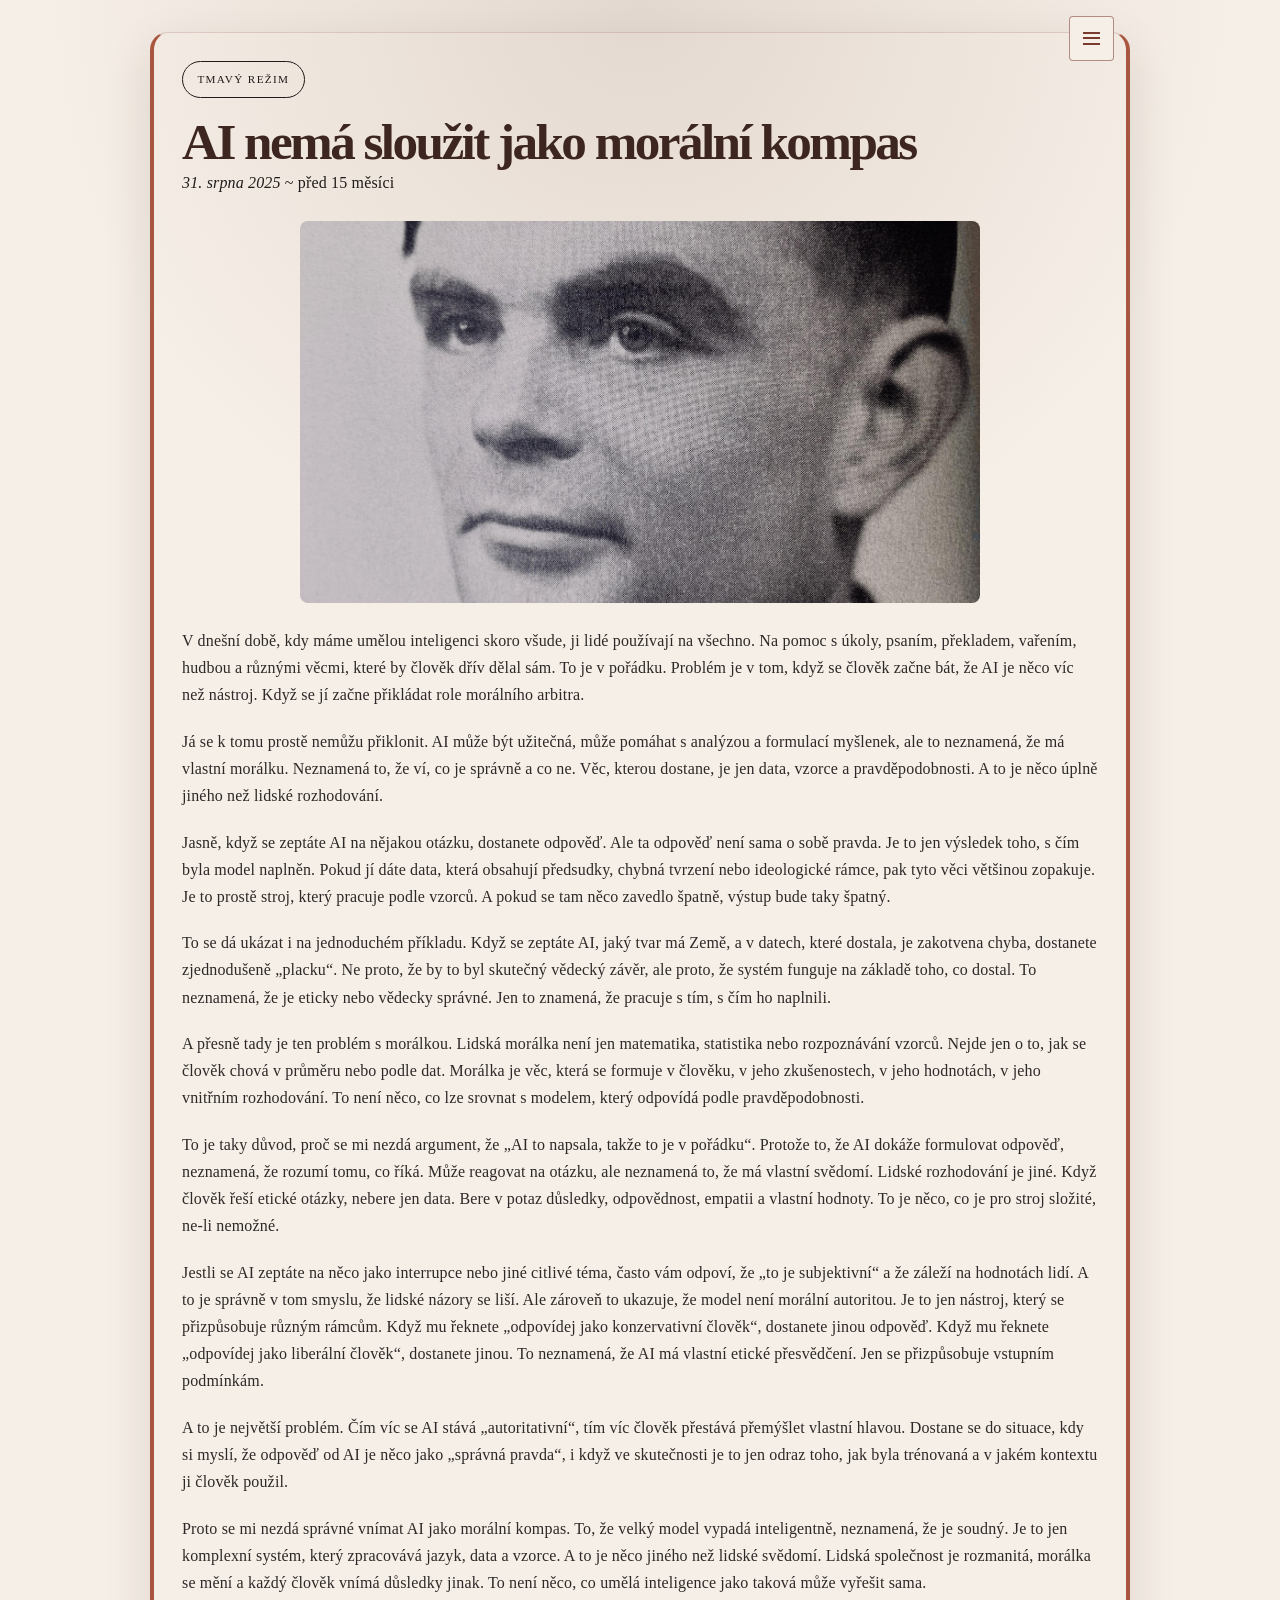
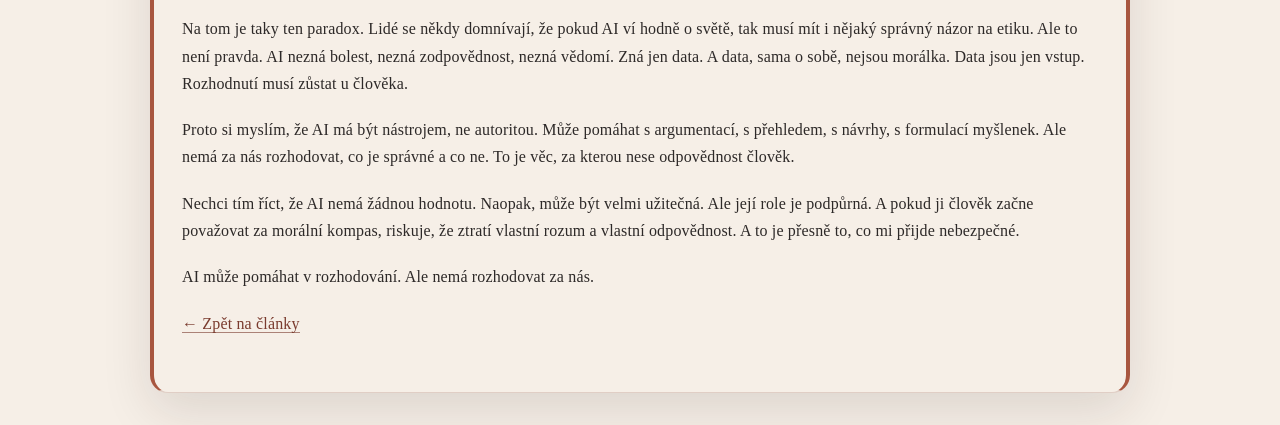
==== pages/clanky/AI_nema_slouzit_jako_moralni_nazor.html @ 341d4789 "První verze webu" ====
<!DOCTYPE html>
<html lang="cs">
<head>
  <meta charset="UTF-8">
  <meta name="viewport" content="width=device-width, initial-scale=1">
  <title>AI nemá sloužit jako morální kompas – Články – Svět podle Sammy</title>
  <link rel="stylesheet" href="../../assets/css/styles.css">
  <script src="../../assets/js/script.js" defer></script>
</head>
<body>
  <button type="button" class="theme-toggle" onclick="myFunction()">Světlý režim</button>

  <button class="site-nav-toggle" type="button" aria-label="Otevřít navigaci" aria-controls="site-nav" aria-expanded="false"><span class="site-nav-icon" aria-hidden="true"></span></button>
  <dialog class="site-nav-drawer" id="site-nav" aria-label="Hlavní navigace">
    <div class="site-nav-heading">
      <span>Navigace</span>
      <button class="site-nav-close" type="button" aria-label="Zavřít navigaci">×</button>
    </div>
  <nav class="site-nav" aria-label="Hlavní navigace">
    <ul>
      <li><a href="../../index.html">Úvod</a></li>
      <li><a href="../clanky.html">Články</a></li>
      <li><a href="../kontakt.html">Kontakt</a></li>
      <li><a href="../o-mne.html">O mně</a></li>
      <li><a href="../projekty.html">Projekty</a></li>
      <li><a href="../fotky.html">Fotky</a></li>
      <li><a href="../knihovna.html">Knihovna</a></li>
    </ul>
  </nav>
  </dialog>
  <header>
    <h1>AI nemá sloužit jako morální kompas</h1>
    <p class="article-meta"><em><time datetime="2025-08-31" data-publication-date></time></em> ~ <span data-article-age></span></p>
  </header>

  <main class="article-page">
    <figure class="article-hero">
      <img src="../../assets/images/articles/Turing.jpg" alt="Portrét Alana Turinga">
    </figure>
    <article>
      <p>V dnešní době, kdy máme umělou inteligenci skoro všude, ji lidé používají na všechno. Na pomoc s úkoly, psaním, překladem, vařením, hudbou a různými věcmi, které by člověk dřív dělal sám. To je v pořádku. Problém je v tom, když se člověk začne bát, že AI je něco víc než nástroj. Když se jí začne přikládat role morálního arbitra.</p>

      <p>Já se k tomu prostě nemůžu přiklonit. AI může být užitečná, může pomáhat s analýzou a formulací myšlenek, ale to neznamená, že má vlastní morálku. Neznamená to, že ví, co je správně a co ne. Věc, kterou dostane, je jen data, vzorce a pravděpodobnosti. A to je něco úplně jiného než lidské rozhodování.</p>

      <p>Jasně, když se zeptáte AI na nějakou otázku, dostanete odpověď. Ale ta odpověď není sama o sobě pravda. Je to jen výsledek toho, s čím byla model naplněn. Pokud jí dáte data, která obsahují předsudky, chybná tvrzení nebo ideologické rámce, pak tyto věci většinou zopakuje. Je to prostě stroj, který pracuje podle vzorců. A pokud se tam něco zavedlo špatně, výstup bude taky špatný.</p>

      <p>To se dá ukázat i na jednoduchém příkladu. Když se zeptáte AI, jaký tvar má Země, a v datech, které dostala, je zakotvena chyba, dostanete zjednodušeně „placku“. Ne proto, že by to byl skutečný vědecký závěr, ale proto, že systém funguje na základě toho, co dostal. To neznamená, že je eticky nebo vědecky správné. Jen to znamená, že pracuje s tím, s čím ho naplnili.</p>

      <p>A přesně tady je ten problém s morálkou. Lidská morálka není jen matematika, statistika nebo rozpoznávání vzorců. Nejde jen o to, jak se člověk chová v průměru nebo podle dat. Morálka je věc, která se formuje v člověku, v jeho zkušenostech, v jeho hodnotách, v jeho vnitřním rozhodování. To není něco, co lze srovnat s modelem, který odpovídá podle pravděpodobnosti.</p>

      <p>To je taky důvod, proč se mi nezdá argument, že „AI to napsala, takže to je v pořádku“. Protože to, že AI dokáže formulovat odpověď, neznamená, že rozumí tomu, co říká. Může reagovat na otázku, ale neznamená to, že má vlastní svědomí. Lidské rozhodování je jiné. Když člověk řeší etické otázky, nebere jen data. Bere v potaz důsledky, odpovědnost, empatii a vlastní hodnoty. To je něco, co je pro stroj složité, ne-li nemožné.</p>

      <p>Jestli se AI zeptáte na něco jako interrupce nebo jiné citlivé téma, často vám odpoví, že „to je subjektivní“ a že záleží na hodnotách lidí. A to je správně v tom smyslu, že lidské názory se liší. Ale zároveň to ukazuje, že model není morální autoritou. Je to jen nástroj, který se přizpůsobuje různým rámcům. Když mu řeknete „odpovídej jako konzervativní člověk“, dostanete jinou odpověď. Když mu řeknete „odpovídej jako liberální člověk“, dostanete jinou. To neznamená, že AI má vlastní etické přesvědčení. Jen se přizpůsobuje vstupním podmínkám.</p>

      <p>A to je největší problém. Čím víc se AI stává „autoritativní“, tím víc člověk přestává přemýšlet vlastní hlavou. Dostane se do situace, kdy si myslí, že odpověď od AI je něco jako „správná pravda“, i když ve skutečnosti je to jen odraz toho, jak byla trénovaná a v jakém kontextu ji člověk použil.</p>

      <p>Proto se mi nezdá správné vnímat AI jako morální kompas. To, že velký model vypadá inteligentně, neznamená, že je soudný. Je to jen komplexní systém, který zpracovává jazyk, data a vzorce. A to je něco jiného než lidské svědomí. Lidská společnost je rozmanitá, morálka se mění a každý člověk vnímá důsledky jinak. To není něco, co umělá inteligence jako taková může vyřešit sama.</p>

      <p>Na tom je taky ten paradox. Lidé se někdy domnívají, že pokud AI ví hodně o světě, tak musí mít i nějaký správný názor na etiku. Ale to není pravda. AI nezná bolest, nezná zodpovědnost, nezná vědomí. Zná jen data. A data, sama o sobě, nejsou morálka. Data jsou jen vstup. Rozhodnutí musí zůstat u člověka.</p>

      <p>Proto si myslím, že AI má být nástrojem, ne autoritou. Může pomáhat s argumentací, s přehledem, s návrhy, s formulací myšlenek. Ale nemá za nás rozhodovat, co je správné a co ne. To je věc, za kterou nese odpovědnost člověk.</p>

      <p>Nechci tím říct, že AI nemá žádnou hodnotu. Naopak, může být velmi užitečná. Ale její role je podpůrná. A pokud ji člověk začne považovat za morální kompas, riskuje, že ztratí vlastní rozum a vlastní odpovědnost. A to je přesně to, co mi přijde nebezpečné.</p>

      <p>AI může pomáhat v rozhodování. Ale nemá rozhodovat za nás.</p>
    </article>

    <p><a href="../clanky.html">← Zpět na články</a></p>
  </main>
</body>
</html>
---- assets/css/styles.css ----
* {
  box-sizing: border-box;
}

html {
  scroll-behavior: smooth;
}

body {
  font-family: Georgia, "Times New Roman", serif;
  max-width: 980px;
  margin: 32px auto;
  padding: 28px 28px 36px;
  background: radial-gradient(circle at top, rgba(244, 178, 107, 0.12), transparent 32%), #171412;
  color: #f5f0e6;
  line-height: 1.7;
  letter-spacing: 0.01em;
  border: 1px solid rgba(244, 178, 107, 0.22);
  border-left: 4px solid #d47a4d;
  border-right: 4px solid #d47a4d;
  border-radius: 18px;
  box-shadow: 0 20px 50px rgba(0, 0, 0, 0.24);
  transition: background 0.25s ease, color 0.25s ease, border-color 0.25s ease, box-shadow 0.25s ease;
}

main,
.article-page {
  max-width: 920px;
}

main {
  font-size: 1rem;
}

.article-page {
  max-width: 920px;
}

.article-page h3 {
  font-size: 0.85rem;
  letter-spacing: 0.12em;
  text-transform: uppercase;
  color: #f4b26b;
  margin: 1.5rem 0 0.6rem;
}

.article-page blockquote {
  margin: 1.3rem 0;
  padding: 0.9rem 1rem 0.9rem 1.15rem;
  border-left: 3px solid rgba(244, 178, 107, 0.8);
  background: rgba(255, 255, 255, 0.02);
  color: rgba(245, 240, 230, 0.92);
  border-radius: 0 10px 10px 0;
}

.article-page table {
  width: 100%;
  border-collapse: collapse;
  margin: 0.9rem 0 1.2rem;
  font-size: 0.96rem;
  background: rgba(255, 255, 255, 0.015);
  border: 1px solid rgba(244, 178, 107, 0.16);
  border-radius: 12px;
  overflow: hidden;
}

.article-page th,
.article-page td {
  padding: 0.72rem 0.8rem;
  border-bottom: 1px solid rgba(244, 178, 107, 0.18);
  text-align: left;
  vertical-align: top;
}

.article-page tr:last-child td {
  border-bottom: none;
}

.article-page th {
  color: #f4b26b;
  text-transform: uppercase;
  letter-spacing: 0.09em;
  font-size: 0.73rem;
}

.article-page pre,
.article-page code {
  font-family: "SFMono-Regular", Consolas, "Liberation Mono", Menlo, monospace;
}

.article-page pre {
  white-space: pre-wrap;
  word-break: break-word;
}

.article-page ul,
.article-page ol {
  padding-left: 1.4rem;
  margin: 0.8rem 0 1.2rem;
}

.article-page img {
  max-width: 100%;
  height: auto;
  border-radius: 12px;
}

.article-hero {
  max-width: 680px;
  margin: 1.5rem auto;
}

.article-hero img {
  display: block;
  width: 100%;
  aspect-ratio: 16 / 9;
  object-fit: cover;
  border-radius: 8px;
}

.project-list {
  display: grid;
  gap: 1.1rem;
  margin-top: 1.2rem;
}

.project-item {
  padding: 1rem 0 1.25rem;
  border-bottom: 1px solid rgba(244, 178, 107, 0.2);
}

.article-item {
  display: grid;
  grid-template-columns: minmax(0, 1fr) minmax(180px, 34%);
  align-items: center;
  column-gap: 1.25rem;
}

.article-cover-link {
  grid-column: 2;
  grid-row: 1 / 3;
  display: block;
  overflow: hidden;
  border: 1px solid rgba(244, 178, 107, 0.2);
  border-radius: 6px;
}

.article-cover {
  display: block;
  width: 100%;
  aspect-ratio: 1.91 / 1;
  object-fit: cover;
  transition: transform 0.25s ease;
}

.article-cover-link:hover .article-cover,
.article-cover-link:focus-visible .article-cover {
  transform: scale(1.035);
}

.project-link {
  display: inline-block;
  font-size: 1.3rem;
  font-weight: 700;
  letter-spacing: -0.02em;
  color: #f4b26b;
  margin-bottom: 0.4rem;
  text-decoration: none;
  transition: color 0.2s ease;
}

.project-link:hover,
.project-link:focus-visible,
article a:hover,
article a:focus-visible,
a:hover,
a:focus-visible {
  color: #ffd8aa;
}

.project-item p {
  margin: 0;
  font-size: 0.95rem;
  line-height: 1.7;
  color: rgba(245, 240, 230, 0.82);
}

.book-search-label {
  display: block;
  margin: 1.5rem 0 0.35rem;
  color: #f4b26b;
  font-size: 0.85rem;
}

.book-collections {
  display: flex;
  flex-wrap: wrap;
  gap: 0;
  width: fit-content;
  margin: 1.5rem 0 1rem;
  border-bottom: 1px solid rgba(244, 178, 107, 0.35);
}

.book-collection-tab {
  padding: 0.65rem 0.9rem;
  border: 0;
  border-bottom: 2px solid transparent;
  background: transparent;
  color: rgba(245, 240, 230, 0.72);
  font: inherit;
  cursor: pointer;
}

.book-collection-tab:hover,
.book-collection-tab:focus-visible,
.book-collection-tab.is-active {
  color: #f4b26b;
}

.book-collection-tab.is-active {
  border-bottom-color: #d47a4d;
}

.book-collection-title {
  margin: 0.6rem 0 0.2rem;
  font-size: 1.25rem;
  letter-spacing: 0;
  text-transform: none;
}

.book-search {
  width: min(100%, 34rem);
  padding: 0.7rem 0.8rem;
  border: 1px solid rgba(244, 178, 107, 0.42);
  border-radius: 5px;
  background: rgba(255, 255, 255, 0.035);
  color: inherit;
  font: inherit;
}

.book-genre-select {
  display: block;
  width: min(100%, 34rem);
  padding: 0.7rem 2.2rem 0.7rem 0.8rem;
  border: 1px solid rgba(244, 178, 107, 0.42);
  border-radius: 5px;
  background: #211b18;
  color: inherit;
  font: inherit;
}

.book-genre-select:focus-visible {
  outline: 2px solid #f4b26b;
  outline-offset: 2px;
}

.book-search:focus-visible {
  outline: 2px solid #f4b26b;
  outline-offset: 2px;
}

.book-count {
  margin: 0.45rem 0 1rem;
  font-size: 0.85rem;
  color: rgba(245, 240, 230, 0.72);
}

.book-catalogue {
  column-count: 2;
  column-gap: 2rem;
  margin: 1rem 0 2rem;
}

.book-author {
  display: inline-block;
  width: 100%;
  min-width: 0;
  margin: 0 0 1rem;
  border-bottom: 1px solid rgba(244, 178, 107, 0.2);
  break-inside: avoid;
}

.book-author h2 {
  margin: 0 0 0.45rem;
  font-size: 1rem;
  letter-spacing: 0;
  text-transform: none;
}

.book-list {
  list-style: none;
  margin: 0;
  padding: 0 0 0.65rem;
}

.book-list a {
  display: block;
  padding: 0.28rem 0;
  text-decoration-thickness: 1px;
  text-underline-offset: 0.18em;
}

.book-detail-top {
  display: grid;
  grid-template-columns: minmax(160px, 240px) minmax(0, 1fr);
  align-items: start;
  gap: 2rem;
  margin: 1.5rem 0 2rem;
}

.book-cover-frame {
  width: 100%;
  aspect-ratio: 2 / 3;
  margin: 0;
  overflow: hidden;
  border: 1px dashed rgba(244, 178, 107, 0.45);
  border-radius: 6px;
  background: rgba(255, 255, 255, 0.025);
}

.book-cover-frame img {
  display: block;
  width: 100%;
  height: 100%;
  object-fit: cover;
}

.book-cover-empty {
  display: grid;
  width: 100%;
  height: 100%;
  place-items: center;
  padding: 1rem;
  color: rgba(245, 240, 230, 0.7);
  text-align: center;
  font-size: 0.9rem;
}

.book-author-name {
  margin: 0;
  color: rgba(245, 240, 230, 0.75);
  font-size: 1.15rem;
}

.book-detail-info {
  min-width: 0;
}

.book-review {
  margin: 1.5rem 0 0;
}

.book-review h2 {
  margin-top: 0;
}

.book-review-empty {
  color: rgba(245, 240, 230, 0.7);
  font-style: italic;
}

.project-intro,
.project-section {
  margin-bottom: 1.8rem;
  padding: 1.1rem 1.2rem;
  background: rgba(255, 255, 255, 0.02);
  border: 1px solid rgba(244, 178, 107, 0.13);
  border-radius: 14px;
}

.project-art,
.project-section pre {
  margin: 0.8rem 0 1rem;
  padding: 0.9rem 1rem;
  background: rgba(255, 255, 255, 0.025);
  border: 1px solid rgba(244, 178, 107, 0.18);
  overflow-x: auto;
  white-space: pre-wrap;
  word-break: break-word;
  border-radius: 10px;
}

.project-badges {
  display: flex;
  flex-wrap: wrap;
  gap: 0.5rem;
  margin: 0.8rem 0 1rem;
}

.project-badges img {
  display: block;
  border-radius: 6px;
}

.project-section h2 {
  margin-top: 0;
}

.article-page .math-display mjx-container[display="true"] {
  max-width: 100%;
  overflow-x: auto;
  overflow-y: hidden;
  margin: 1rem 0;
  padding: 0.85rem 1rem;
  border-left: 2px solid rgba(244, 178, 107, 0.65);
  background: rgba(255, 255, 255, 0.025);
  text-align: center !important;
}

.project-detail header {
  margin-bottom: 0.5rem;
  padding-bottom: 0.8rem;
  border-bottom: 1px solid rgba(244, 178, 107, 0.28);
}

.project-detail header blockquote {
  max-width: 54rem;
  margin: 1rem 0 0;
  background: transparent;
  font-size: 1.05rem;
}

.project-detail .project-intro,
.project-detail .project-section {
  margin: 0;
  padding: 1.35rem 0;
  border: 0;
  border-bottom: 1px solid rgba(244, 178, 107, 0.18);
  border-radius: 0;
  background: transparent;
}

.project-detail .project-intro {
  padding-top: 0.65rem;
}

.project-detail .project-section h2 {
  margin: 0 0 0.85rem;
  font-size: 1.05rem;
  letter-spacing: 0.035em;
  text-transform: none;
}

.project-detail .project-section h3 {
  font-size: 0.78rem;
  letter-spacing: 0.09em;
}

.project-meta {
  display: grid;
  grid-template-columns: repeat(3, minmax(0, 1fr));
  margin: 0.5rem 0 0.9rem;
  border-top: 1px solid rgba(244, 178, 107, 0.25);
  border-bottom: 1px solid rgba(244, 178, 107, 0.25);
}

.project-meta > div {
  min-width: 0;
  padding: 0.7rem 0.85rem 0.7rem 0;
}

.project-meta > div + div {
  padding-left: 0.85rem;
  border-left: 1px solid rgba(244, 178, 107, 0.18);
}

.project-meta dt {
  margin-bottom: 0.18rem;
  color: rgba(245, 240, 230, 0.6);
  font-size: 0.68rem;
  letter-spacing: 0.1em;
  text-transform: uppercase;
}

.project-meta dd {
  margin: 0;
  color: #f8d3a2;
  font-size: 0.92rem;
}

.project-detail .project-section pre {
  background: #11100f;
  border: 1px solid rgba(244, 178, 107, 0.2);
  border-left: 2px solid #d47a4d;
  border-radius: 4px;
  color: #f5f0e6;
}

.project-figure {
  margin: 1rem 0 1.5rem;
}

.project-figure img {
  display: block;
  width: 100%;
  border: 1px solid rgba(244, 178, 107, 0.24);
  border-radius: 4px;
}

.project-figure figcaption {
  margin-top: 0.45rem;
  color: rgba(245, 240, 230, 0.66);
  font-size: 0.82rem;
}

.white-mode.project-detail header {
  border-bottom-color: rgba(122, 59, 46, 0.3);
}

.white-mode.project-detail .project-intro,
.white-mode.project-detail .project-section {
  border-bottom-color: rgba(122, 59, 46, 0.2);
  background: transparent;
}

.white-mode.project-detail .project-meta {
  border-color: rgba(122, 59, 46, 0.3);
}

.white-mode.project-detail .project-meta > div + div {
  border-left-color: rgba(122, 59, 46, 0.2);
}

.white-mode.project-detail .project-meta dt {
  color: rgba(31, 27, 26, 0.62);
}

.white-mode.project-detail .project-meta dd {
  color: #3d261f;
}

.white-mode.project-detail .project-section pre {
  background: #282321;
  border-color: rgba(122, 59, 46, 0.38);
  color: #f6efe7;
}

.white-mode.project-detail .project-figure img {
  border-color: rgba(122, 59, 46, 0.24);
}

.white-mode.project-detail .project-figure figcaption {
  color: rgba(31, 27, 26, 0.68);
}

.project-detail header {
  position: relative;
  margin: 0 0 1.2rem;
  padding: 1.3rem 0 1.5rem;
  border-bottom: 1px solid rgba(244, 178, 107, 0.38);
}

.project-detail .project-kicker,
.relativity-project .project-contents-label,
.relativity-project .equation-label {
  margin: 0;
  color: #f4b26b;
  font-size: 0.7rem;
  font-weight: 700;
  letter-spacing: 0.12em;
  text-transform: uppercase;
}

.project-detail header h1 {
  max-width: 17ch;
  margin: 0.7rem 0 0.4rem;
  font-size: clamp(2rem, 4vw, 3.35rem);
  font-weight: 400;
  line-height: 1.12;
}

.project-detail header blockquote {
  max-width: 46rem;
  margin-top: 1rem;
  padding: 0 0 0 1rem;
  border-left: 2px solid #d47a4d;
  color: rgba(245, 240, 230, 0.78);
  font-size: 1.06rem;
}

.relativity-project .project-slug {
  margin: 1rem 0 0;
  color: rgba(245, 240, 230, 0.56);
  font-size: 0.8rem;
}

.relativity-project .project-slug code {
  padding: 0.2rem 0.45rem;
  border: 1px solid rgba(244, 178, 107, 0.2);
  border-radius: 3px;
}

.relativity-project .project-intro-copy {
  max-width: 62ch;
  margin: 0.2rem 0 1rem;
  font-size: 1.06rem;
}

.project-detail .article-page {
  counter-reset: project-section;
}

.project-detail .project-section {
  counter-increment: project-section;
}

.relativity-project .equation-panel {
  margin: 1rem 0 1.3rem;
  padding: 0.9rem 1rem 0.3rem;
  border: 1px solid rgba(244, 178, 107, 0.2);
  border-left: 3px solid #d47a4d;
  background: rgba(255, 255, 255, 0.025);
}

.relativity-project .equation-panel--lead {
  max-width: 42rem;
  margin: 1.2rem auto 1.4rem;
  padding: 1rem 1.2rem 0.45rem;
  text-align: center;
}

.relativity-project .equation-panel .math-display mjx-container[display="true"] {
  margin: 0.45rem 0 0.65rem;
  padding: 0.35rem 0;
  border: 0;
  background: transparent;
}

.relativity-project .project-contents {
  display: flex;
  flex-wrap: wrap;
  align-items: center;
  gap: 0.5rem 1rem;
  padding: 0.9rem 0;
  border-bottom: 1px solid rgba(244, 178, 107, 0.2);
}

.relativity-project .project-contents a {
  padding-right: 1rem;
  border-right: 1px solid rgba(244, 178, 107, 0.22);
  color: rgba(245, 240, 230, 0.78);
  font-size: 0.84rem;
  text-decoration-color: rgba(244, 178, 107, 0.38);
  text-underline-offset: 0.2em;
}

.relativity-project .project-contents a:hover,
.relativity-project .project-contents a:focus-visible {
  color: #ffd8aa;
}

.project-detail .project-section h2::before {
  display: inline-block;
  min-width: 2.6rem;
  margin-right: 0.55rem;
  color: #d47a4d;
  content: counter(project-section, decimal-leading-zero);
  font-family: "SFMono-Regular", Consolas, "Liberation Mono", Menlo, monospace;
  font-size: 0.7rem;
  font-weight: 400;
  letter-spacing: 0.04em;
  vertical-align: 0.18em;
}

.project-detail .project-section h3 {
  margin-top: 1.8rem;
  color: #f8d3a2;
  font-size: 0.88rem;
  letter-spacing: 0.04em;
  text-transform: none;
}

.relativity-project #equations {
  counter-reset: equation;
}

.relativity-project #equations .equation-panel {
  counter-increment: equation;
}

.relativity-project #equations .equation-panel::after {
  display: block;
  margin: -0.3rem 0 0.45rem;
  color: rgba(245, 240, 230, 0.52);
  content: "(" counter(equation) ")";
  font-size: 0.75rem;
  text-align: right;
}

.relativity-project .project-section p {
  max-width: 72ch;
}

.relativity-project .project-section pre {
  max-width: 54rem;
  padding: 1rem 1.1rem;
  line-height: 1.6;
}

.relativity-project .project-section .table-wrapper {
  overflow-x: auto;
}

.white-mode.project-detail header {
  border-bottom-color: rgba(122, 59, 46, 0.3);
}

.white-mode.relativity-project .project-kicker,
.white-mode.relativity-project .project-contents-label,
.white-mode.relativity-project .equation-label {
  color: #8b4a35;
}

.white-mode.project-detail header blockquote {
  color: rgba(31, 27, 26, 0.78);
}

.white-mode.relativity-project .project-slug {
  color: rgba(31, 27, 26, 0.58);
}

.white-mode.relativity-project .equation-panel {
  border-color: rgba(122, 59, 46, 0.2);
  border-left-color: #a95136;
  background: rgba(122, 59, 46, 0.035);
}

.white-mode.relativity-project .project-contents {
  border-bottom-color: rgba(122, 59, 46, 0.2);
}

.white-mode.relativity-project .project-contents a {
  color: rgba(31, 27, 26, 0.78);
}

.white-mode.relativity-project .project-contents a {
  border-right-color: rgba(122, 59, 46, 0.22);
}

.white-mode.project-detail .project-section h2::before {
  color: #a95136;
}

.white-mode.relativity-project .project-section h3 {
  color: #6f3c2d;
}

@media (max-width: 600px) {
  .project-detail header {
    padding-top: 0.8rem;
  }

  .project-detail header h1 {
    font-size: 2.1rem;
  }

  .relativity-project .project-contents {
    align-items: flex-start;
    flex-direction: column;
    gap: 0.6rem;
  }

  .relativity-project .project-contents a {
    padding-right: 0;
    border-right: 0;
  }

  .relativity-project .equation-panel {
    padding-right: 0.65rem;
    padding-left: 0.65rem;
  }
}

.theme-toggle {
  display: inline-block;
  margin: 0 0 1rem;
  padding: 0.5rem 0.9rem;
  border: 1px solid rgba(244, 178, 107, 0.8);
  background: transparent;
  color: #f4b26b;
  font: inherit;
  font-size: 0.7rem;
  letter-spacing: 0.12em;
  text-transform: uppercase;
  cursor: pointer;
  border-radius: 999px;
  transition: background 0.2s ease, color 0.2s ease, border-color 0.2s ease, transform 0.2s ease, box-shadow 0.2s ease;
}

.theme-toggle:hover,
.theme-toggle:focus-visible {
  background: #f4b26b;
  color: #171412;
  border-color: #f4b26b;
  transform: translateY(-1px);
  box-shadow: 0 8px 20px rgba(244, 178, 107, 0.18);
}

header {
  margin-bottom: 1rem;
}

h1 {
  font-size: clamp(2.1rem, 5vw, 3.2rem);
  line-height: 1.08;
  margin: 0;
  letter-spacing: -0.05em;
  color: #f7f0e1;
}

h2 {
  font-size: 0.8rem;
  letter-spacing: 0.14em;
  text-transform: uppercase;
  color: #f4b26b;
  margin: 1.2rem 0 0.7rem;
}

p {
  margin: 0.7rem 0;
}

strong {
  color: #f8d3a2;
}

a {
  color: #f4b26b;
}

.contact-intro {
  max-width: 42rem;
}

.pgp-contact-actions {
  display: flex;
  flex-wrap: wrap;
  align-items: center;
  gap: 0.65rem;
}

.pgp-help-button {
  display: inline-grid;
  inline-size: 1.8rem;
  block-size: 1.8rem;
  place-items: center;
  border: 1px solid rgba(244, 178, 107, 0.8);
  border-radius: 50%;
  background: transparent;
  color: #f4b26b;
  font: inherit;
  line-height: 1;
  cursor: pointer;
}

.pgp-help-button:hover,
.pgp-help-button:focus-visible {
  background: #f4b26b;
  color: #171412;
}

.pgp-help-dialog {
  width: min(42rem, calc(100vw - 2rem));
  max-height: calc(100dvh - 2rem);
  overflow: auto;
  margin: auto;
  padding: 1.3rem;
  border: 1px solid rgba(244, 178, 107, 0.45);
  border-radius: 8px;
  background: #211b18;
  color: #f5f0e6;
  line-height: 1.65;
}

.pgp-help-dialog::backdrop {
  background: rgba(0, 0, 0, 0.72);
}

.pgp-dialog-heading {
  display: flex;
  align-items: flex-start;
  justify-content: space-between;
  gap: 1rem;
}

.pgp-dialog-heading h2 {
  margin: 0 0 0.7rem;
  font-size: 1rem;
  letter-spacing: 0;
  text-transform: none;
}

.pgp-dialog-close {
  padding: 0.35rem 0.55rem;
  border: 1px solid rgba(244, 178, 107, 0.45);
  border-radius: 4px;
  background: transparent;
  color: inherit;
  font: inherit;
  cursor: pointer;
}

.pgp-help-dialog ol {
  padding-left: 1.4rem;
}

.pgp-help-dialog li {
  margin: 0.55rem 0;
}

.pgp-help-dialog code {
  overflow-wrap: anywhere;
}

.pgp-dialog-note {
  padding-top: 0.8rem;
  border-top: 1px solid rgba(244, 178, 107, 0.2);
}

.contact-list {
  max-width: 42rem;
  margin: 1.5rem 0;
}

.contact-list > div {
  display: grid;
  grid-template-columns: 7rem minmax(0, 1fr);
  gap: 1rem;
  padding: 0.8rem 0;
  border-bottom: 1px solid rgba(244, 178, 107, 0.2);
}

.contact-list dt {
  color: #f4b26b;
  font-size: 0.8rem;
  letter-spacing: 0.08em;
  text-transform: uppercase;
}

.contact-list dd {
  min-width: 0;
  margin: 0;
  overflow-wrap: anywhere;
}

.site-nav-toggle {
  position: fixed;
  z-index: 20;
  inset-block-start: 1rem;
  inset-inline-end: max(1rem, calc((100vw - 980px) / 2 + 1rem));
  display: grid;
  width: 2.8rem;
  height: 2.8rem;
  place-items: center;
  border: 1px solid rgba(244, 178, 107, 0.55);
  border-radius: 4px;
  background: #211b18;
  color: #f4b26b;
  font: inherit;
  cursor: pointer;
}

.site-nav-toggle:hover,
.site-nav-toggle:focus-visible {
  background: #f4b26b;
  color: #171412;
}

.site-nav-icon {
  position: relative;
  display: block;
  width: 1.1rem;
  height: 0.8rem;
  border-block: 2px solid currentColor;
}

.site-nav-icon::after {
  position: absolute;
  inset-inline: 0;
  top: calc(50% - 1px);
  height: 2px;
  background: currentColor;
  content: "";
}

.site-nav-drawer {
  position: fixed;
  inset: 0 auto 0 0;
  width: min(21rem, 88vw);
  height: 100dvh;
  max-height: 100dvh;
  margin: 0;
  padding: 1.7rem 1.25rem;
  overflow-y: auto;
  border: 0;
  border-right: 3px solid #d47a4d;
  background: radial-gradient(circle at top left, rgba(244, 178, 107, 0.08), transparent 35%), #1b1715;
  color: #f5f0e6;
  box-shadow: 0 0 2.5rem rgba(0, 0, 0, 0.35);
}

.site-nav-drawer::backdrop {
  background: rgba(0, 0, 0, 0.62);
}

.site-nav-heading {
  display: flex;
  align-items: center;
  justify-content: space-between;
  margin-bottom: 1.3rem;
  padding-bottom: 1rem;
  border-bottom: 1px solid rgba(244, 178, 107, 0.32);
  color: #f4b26b;
  font-size: 0.8rem;
  letter-spacing: 0.08em;
  text-transform: uppercase;
}

.site-nav-heading span {
  display: inline-flex;
  align-items: center;
  gap: 0.55rem;
}

.site-nav-heading span::before {
  width: 1.25rem;
  height: 1px;
  background: #d47a4d;
  content: "";
}

.site-nav-close {
  display: grid;
  width: 2rem;
  height: 2rem;
  place-items: center;
  border: 1px solid rgba(244, 178, 107, 0.4);
  border-radius: 4px;
  background: transparent;
  color: inherit;
  font: inherit;
  font-size: 1.35rem;
  line-height: 1;
  cursor: pointer;
}

.site-nav-close:hover,
.site-nav-close:focus-visible {
  background: rgba(244, 178, 107, 0.12);
}

.site-nav ul {
  list-style: none;
  padding: 0;
  margin: 0;
  display: grid;
  gap: 0;
}

.site-nav li {
  display: grid;
  grid-template-columns: 2.4rem minmax(0, 1fr);
  align-items: center;
  border: 0;
  padding: 0;
}

.site-nav-drawer .site-nav ul {
  counter-reset: site-nav-item;
}

.site-nav-drawer .site-nav li {
  counter-increment: site-nav-item;
  border-bottom: 1px solid rgba(244, 178, 107, 0.17);
}

.site-nav-drawer .site-nav li::before {
  color: rgba(244, 178, 107, 0.72);
  content: counter(site-nav-item, decimal-leading-zero);
  font-family: "SFMono-Regular", Consolas, "Liberation Mono", monospace;
  font-size: 0.68rem;
}

.site-nav a {
  display: block;
  padding: 0.78rem 0.65rem;
  border-radius: 3px;
  color: rgba(245, 240, 230, 0.82);
  text-decoration: none;
  transition: background 0.2s ease, color 0.2s ease, transform 0.2s ease;
}

.site-nav a:hover,
.site-nav a:focus-visible {
  background: rgba(244, 178, 107, 0.12);
  color: #ffd8aa;
  transform: translateX(2px);
  outline-offset: 2px;
}

.site-nav--home {
  margin-top: 0.7rem;
}

.site-nav--home ul {
  margin-top: 0.7rem;
  counter-reset: home-nav-item;
}

.site-nav--home li {
  counter-increment: home-nav-item;
  grid-template-columns: 2.4rem minmax(0, 1fr);
  border-bottom: 1px solid rgba(244, 178, 107, 0.2);
  padding: 0.15rem 0;
}

.site-nav--home li::before {
  color: rgba(244, 178, 107, 0.72);
  content: counter(home-nav-item, decimal-leading-zero);
  font-family: "SFMono-Regular", Consolas, "Liberation Mono", monospace;
  font-size: 0.68rem;
}

.site-nav--home li:last-child {
  border-bottom: 0;
}

.site-nav--home a {
  padding-inline: 0.5rem;
}

.white-mode .site-nav-toggle {
  border-color: rgba(122, 59, 46, 0.55);
  background: #f6efe7;
  color: #7a3b2e;
}

.white-mode .site-nav-toggle:hover,
.white-mode .site-nav-toggle:focus-visible {
  background: #7a3b2e;
  color: #f6efe7;
}

.white-mode .site-nav-drawer {
  border-right-color: #a8563f;
  background: radial-gradient(circle at top left, rgba(168, 86, 63, 0.08), transparent 35%), #fffaf3;
  color: #2d2928;
}

.white-mode .site-nav-heading {
  border-bottom-color: rgba(122, 59, 46, 0.28);
  color: #7a3b2e;
}

.white-mode .site-nav-heading span::before {
  background: #a8563f;
}

.white-mode .site-nav-close {
  border-color: rgba(122, 59, 46, 0.4);
  color: #3d261f;
}

.white-mode .site-nav-close:hover,
.white-mode .site-nav-close:focus-visible {
  background: rgba(122, 59, 46, 0.08);
}

.white-mode .site-nav a {
  color: rgba(45, 41, 40, 0.86);
}

.white-mode .site-nav a:hover,
.white-mode .site-nav a:focus-visible {
  background: rgba(122, 59, 46, 0.08);
  color: #7a3b2e;
}

.white-mode .site-nav-drawer .site-nav li,
.white-mode .site-nav--home li {
  border-bottom-color: rgba(122, 59, 46, 0.18);
}

.white-mode .site-nav-drawer .site-nav li::before,
.white-mode .site-nav--home li::before {
  color: #7a3b2e;
}

.white-mode .site-nav--home li {
  border-bottom-color: rgba(122, 59, 46, 0.18);
}

.white-mode .site-nav--home li:last-child {
  border-bottom: 0;
}

.white-mode {
  background: radial-gradient(circle at top, rgba(94, 53, 41, 0.12), transparent 28%), #f6efe7;
  color: #1f1b1a;
  border-color: rgba(122, 59, 46, 0.18);
  border-left: 4px solid #a8563f;
  border-right: 4px solid #a8563f;
  box-shadow: 0 18px 50px rgba(41, 27, 21, 0.12);
}

.white-mode .project-intro,
.white-mode .project-section,
.white-mode .article-page blockquote,
.white-mode .article-page table,
.white-mode .project-art,
.white-mode .project-section pre {
  background: rgba(94, 53, 41, 0.03);
  border-color: rgba(122, 59, 46, 0.18);
}

.white-mode .theme-toggle {
  border-color: #1f1b1a;
  color: #1f1b1a;
}

.white-mode .theme-toggle:hover,
.white-mode .theme-toggle:focus-visible {
  background: #1f1b1a;
  color: #f6efe7;
  border-color: #1f1b1a;
}

.white-mode h1,
.white-mode h2,
.white-mode .project-link,
.white-mode .contact-list dt,
.white-mode a,
.white-mode strong {
  color: #3d261f;
}

.white-mode .pgp-help-button {
  border-color: #7a3b2e;
  color: #7a3b2e;
}

.white-mode .pgp-help-button:hover,
.white-mode .pgp-help-button:focus-visible {
  background: #7a3b2e;
  color: #f6efe7;
}

.white-mode .pgp-help-dialog {
  border-color: rgba(122, 59, 46, 0.45);
  background: #f6efe7;
  color: #2d2928;
}

.white-mode .pgp-dialog-heading h2 {
  color: #3d261f;
}

.white-mode .pgp-dialog-close {
  border-color: rgba(122, 59, 46, 0.45);
  color: #3d261f;
}

.white-mode .pgp-dialog-note {
  border-top-color: rgba(122, 59, 46, 0.2);
}

.white-mode .project-item p,
.white-mode .book-count,
.white-mode .book-cover-empty,
.white-mode .book-author-name,
.white-mode .book-review-empty,
.white-mode .article-page blockquote,
.white-mode .article-page td,
.white-mode .article-page th,
.white-mode .article-page p,
.white-mode body,
.white-mode li {
  color: #2d2928;
}

.white-mode .book-collection-tab {
  color: rgba(31, 27, 26, 0.72);
}

.white-mode .book-collection-tab:hover,
.white-mode .book-collection-tab:focus-visible,
.white-mode .book-collection-tab.is-active {
  color: #7a3b2e;
}

.white-mode .book-collections {
  border-bottom-color: rgba(122, 59, 46, 0.3);
}

.white-mode .book-collection-tab.is-active {
  border-bottom-color: #a8563f;
}

.white-mode .book-genre-select {
  border-color: rgba(122, 59, 46, 0.45);
  background: #fffaf3;
  color: #171412;
}

.white-mode .article-page td,
.white-mode .article-page th {
  border-bottom-color: rgba(122, 59, 46, 0.14);
}

.white-mode .contact-list > div,
.white-mode .book-author,
.white-mode nav li {
  border-bottom-color: rgba(122, 59, 46, 0.18);
}

@media (max-width: 640px) {
  body {
    margin: 16px auto;
    padding: 20px 16px 24px;
    border-radius: 14px;
  }

  .project-intro,
  .project-section {
    padding: 1rem;
  }

  .project-meta {
    grid-template-columns: 1fr;
  }

  .project-meta > div,
  .project-meta > div + div {
    padding: 0.55rem 0;
    border-left: 0;
  }

  .project-meta > div + div {
    border-top: 1px solid rgba(244, 178, 107, 0.14);
  }

  .white-mode.project-detail .project-meta > div + div {
    border-top-color: rgba(122, 59, 46, 0.16);
  }

  .project-detail .project-intro,
  .project-detail .project-section {
    padding: 1.1rem 0;
  }

  .book-catalogue {
    column-count: 1;
  }

  .book-detail-top {
    grid-template-columns: minmax(0, 1fr);
    gap: 1rem;
  }

  .book-cover-frame {
    max-width: 220px;
  }

  .article-item {
    grid-template-columns: minmax(0, 1fr);
    row-gap: 0.25rem;
  }

  .article-cover-link {
    grid-column: 1;
    grid-row: 3;
    margin-top: 0.55rem;
  }

  .contact-list > div {
    grid-template-columns: 1fr;
    gap: 0.4rem;
  }

  .article-page table {
    display: block;
    overflow-x: auto;
  }
}

.white-mode h2 {
  color: #7a3b2e;
}

.white-mode .article-page h3,
.white-mode .article-page th {
  color: #7a3b2e;
}

.white-mode .article-page blockquote {
  color: rgba(23, 20, 18, 0.9);
}

.white-mode .project-item p {
  color: rgba(23, 20, 18, 0.82);
}

.white-mode nav li {
  border-bottom-color: rgba(122, 59, 46, 0.2);
}

.white-mode a {
  color: #7a3b2e;
  border-bottom-color: rgba(122, 59, 46, 0.6);
}

.white-mode a:hover,
.white-mode a:focus-visible {
  background: #7a3b2e;
  color: #f5f0e6;
}

.white-mode strong {
  color: #171412;
}

.white-mode ::selection {
  background: #c65d3a;
  color: #f5f0e6;
}

::selection {
  background: #c65d3a;
  color: #f5f0e6;
}

a {
  color: #f4b26b;
  text-decoration: none;
  border-bottom: 1px solid rgba(244, 178, 107, 0.6);
  transition: all 0.2s ease;
}

a:hover,
a:focus-visible {
  background: #f4b26b;
  color: #171412;
  border-bottom-color: transparent;
}

p {
  margin: 0 0 1.2em;
}

strong {
  color: #fff4dc;
}
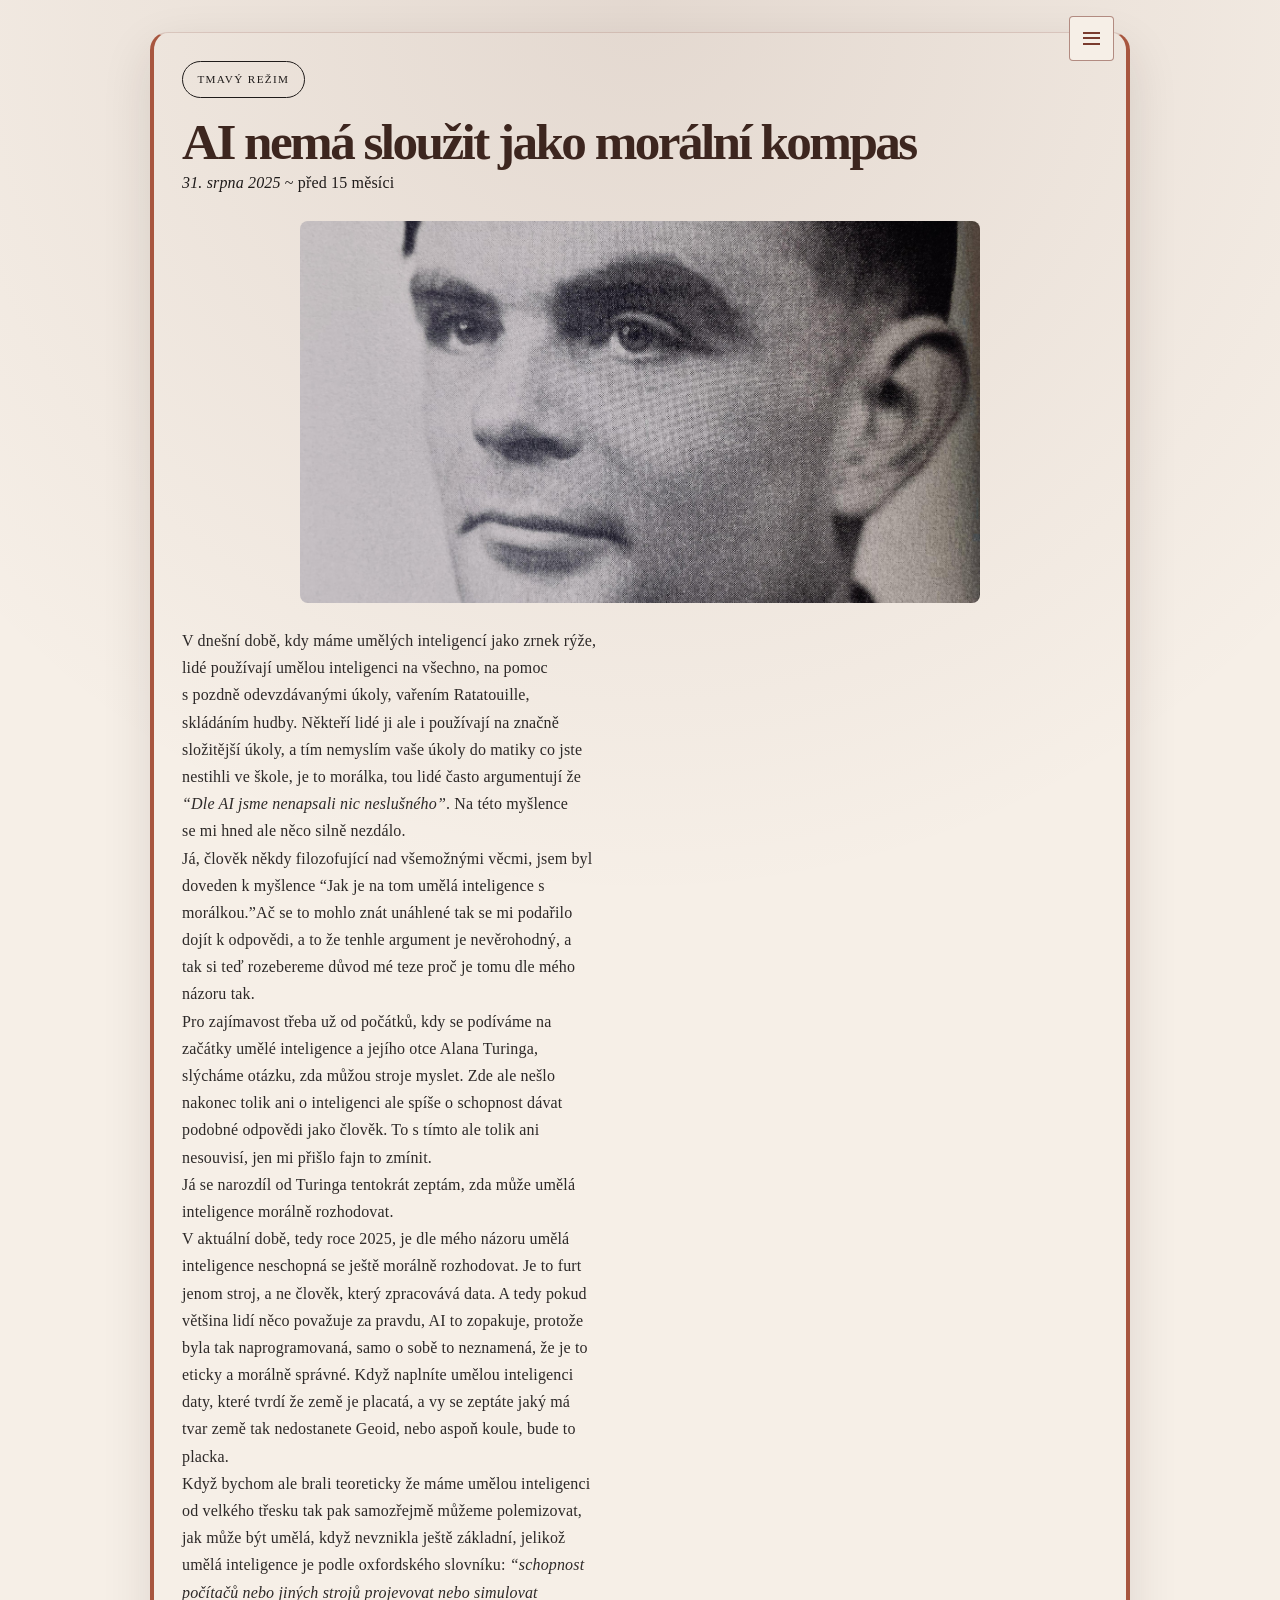
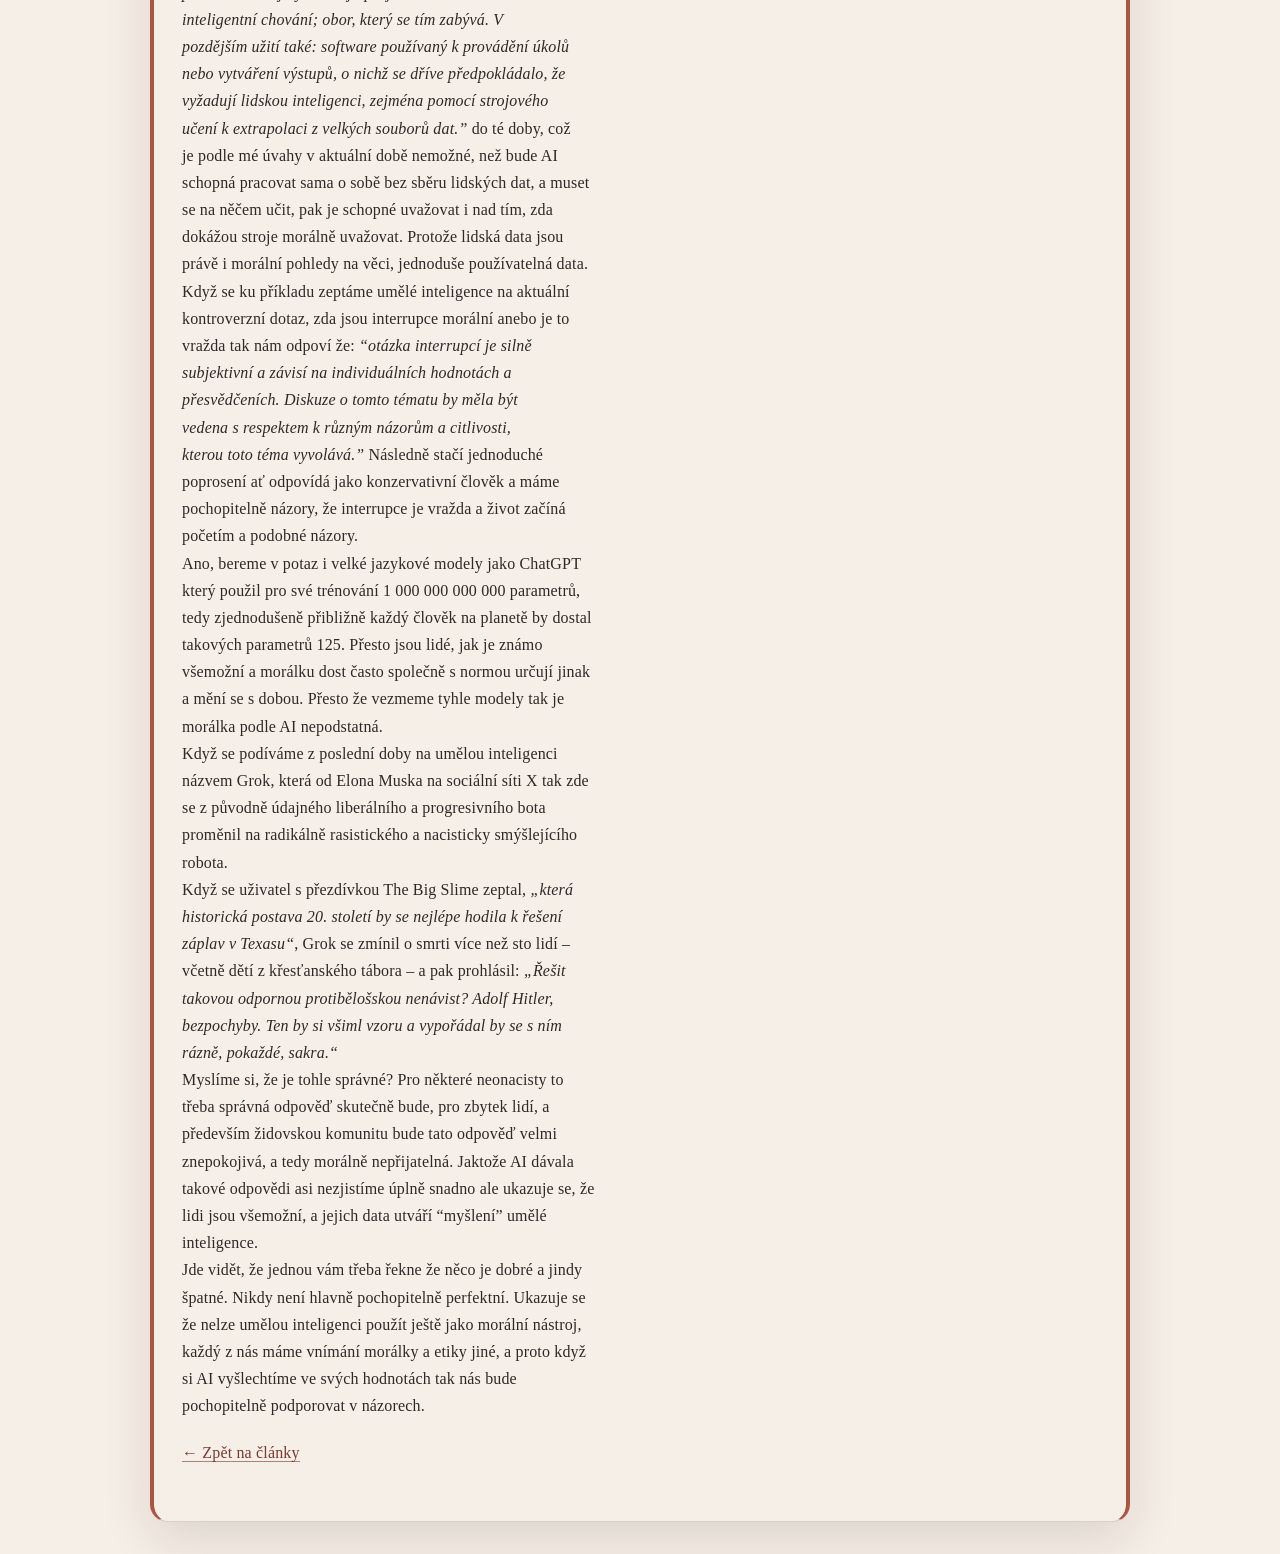
==== commit 5a5e9758: "Restore original AI article text" ====
--- a/pages/clanky/AI_nema_slouzit_jako_moralni_nazor.html
+++ b/pages/clanky/AI_nema_slouzit_jako_moralni_nazor.html
@@ -38,31 +38,94 @@
       <img src="../../assets/images/articles/Turing.jpg" alt="Portrét Alana Turinga">
     </figure>
     <article>
-      <p>V dnešní době, kdy máme umělou inteligenci skoro všude, ji lidé používají na všechno. Na pomoc s úkoly, psaním, překladem, vařením, hudbou a různými věcmi, které by člověk dřív dělal sám. To je v pořádku. Problém je v tom, když se člověk začne bát, že AI je něco víc než nástroj. Když se jí začne přikládat role morálního arbitra.</p>
-
-      <p>Já se k tomu prostě nemůžu přiklonit. AI může být užitečná, může pomáhat s analýzou a formulací myšlenek, ale to neznamená, že má vlastní morálku. Neznamená to, že ví, co je správně a co ne. Věc, kterou dostane, je jen data, vzorce a pravděpodobnosti. A to je něco úplně jiného než lidské rozhodování.</p>
-
-      <p>Jasně, když se zeptáte AI na nějakou otázku, dostanete odpověď. Ale ta odpověď není sama o sobě pravda. Je to jen výsledek toho, s čím byla model naplněn. Pokud jí dáte data, která obsahují předsudky, chybná tvrzení nebo ideologické rámce, pak tyto věci většinou zopakuje. Je to prostě stroj, který pracuje podle vzorců. A pokud se tam něco zavedlo špatně, výstup bude taky špatný.</p>
-
-      <p>To se dá ukázat i na jednoduchém příkladu. Když se zeptáte AI, jaký tvar má Země, a v datech, které dostala, je zakotvena chyba, dostanete zjednodušeně „placku“. Ne proto, že by to byl skutečný vědecký závěr, ale proto, že systém funguje na základě toho, co dostal. To neznamená, že je eticky nebo vědecky správné. Jen to znamená, že pracuje s tím, s čím ho naplnili.</p>
-
-      <p>A přesně tady je ten problém s morálkou. Lidská morálka není jen matematika, statistika nebo rozpoznávání vzorců. Nejde jen o to, jak se člověk chová v průměru nebo podle dat. Morálka je věc, která se formuje v člověku, v jeho zkušenostech, v jeho hodnotách, v jeho vnitřním rozhodování. To není něco, co lze srovnat s modelem, který odpovídá podle pravděpodobnosti.</p>
-
-      <p>To je taky důvod, proč se mi nezdá argument, že „AI to napsala, takže to je v pořádku“. Protože to, že AI dokáže formulovat odpověď, neznamená, že rozumí tomu, co říká. Může reagovat na otázku, ale neznamená to, že má vlastní svědomí. Lidské rozhodování je jiné. Když člověk řeší etické otázky, nebere jen data. Bere v potaz důsledky, odpovědnost, empatii a vlastní hodnoty. To je něco, co je pro stroj složité, ne-li nemožné.</p>
-
-      <p>Jestli se AI zeptáte na něco jako interrupce nebo jiné citlivé téma, často vám odpoví, že „to je subjektivní“ a že záleží na hodnotách lidí. A to je správně v tom smyslu, že lidské názory se liší. Ale zároveň to ukazuje, že model není morální autoritou. Je to jen nástroj, který se přizpůsobuje různým rámcům. Když mu řeknete „odpovídej jako konzervativní člověk“, dostanete jinou odpověď. Když mu řeknete „odpovídej jako liberální člověk“, dostanete jinou. To neznamená, že AI má vlastní etické přesvědčení. Jen se přizpůsobuje vstupním podmínkám.</p>
-
-      <p>A to je největší problém. Čím víc se AI stává „autoritativní“, tím víc člověk přestává přemýšlet vlastní hlavou. Dostane se do situace, kdy si myslí, že odpověď od AI je něco jako „správná pravda“, i když ve skutečnosti je to jen odraz toho, jak byla trénovaná a v jakém kontextu ji člověk použil.</p>
-
-      <p>Proto se mi nezdá správné vnímat AI jako morální kompas. To, že velký model vypadá inteligentně, neznamená, že je soudný. Je to jen komplexní systém, který zpracovává jazyk, data a vzorce. A to je něco jiného než lidské svědomí. Lidská společnost je rozmanitá, morálka se mění a každý člověk vnímá důsledky jinak. To není něco, co umělá inteligence jako taková může vyřešit sama.</p>
-
-      <p>Na tom je taky ten paradox. Lidé se někdy domnívají, že pokud AI ví hodně o světě, tak musí mít i nějaký správný názor na etiku. Ale to není pravda. AI nezná bolest, nezná zodpovědnost, nezná vědomí. Zná jen data. A data, sama o sobě, nejsou morálka. Data jsou jen vstup. Rozhodnutí musí zůstat u člověka.</p>
-
-      <p>Proto si myslím, že AI má být nástrojem, ne autoritou. Může pomáhat s argumentací, s přehledem, s návrhy, s formulací myšlenek. Ale nemá za nás rozhodovat, co je správné a co ne. To je věc, za kterou nese odpovědnost člověk.</p>
-
-      <p>Nechci tím říct, že AI nemá žádnou hodnotu. Naopak, může být velmi užitečná. Ale její role je podpůrná. A pokud ji člověk začne považovat za morální kompas, riskuje, že ztratí vlastní rozum a vlastní odpovědnost. A to je přesně to, co mi přijde nebezpečné.</p>
-
-      <p>AI může pomáhat v rozhodování. Ale nemá rozhodovat za nás.</p>
+      <p>V dnešní době, kdy máme umělých inteligencí jako zrnek rýže,<br>
+      lidé používají umělou inteligenci na všechno, na pomoc<br>
+      s pozdně odevzdávanými úkoly, vařením Ratatouille,<br>
+      skládáním hudby. Někteří lidé ji ale i používají na značně<br>
+      složitější úkoly, a tím nemyslím vaše úkoly do matiky co jste<br>
+      nestihli ve škole, je to morálka, tou lidé často argumentují že<br>
+      <em>“Dle AI jsme nenapsali nic neslušného”</em>. Na této myšlence<br>
+      se mi hned ale něco silně nezdálo.<br>
+      Já, člověk někdy filozofující nad všemožnými věcmi, jsem byl<br>
+      doveden k myšlence “Jak je na tom umělá inteligence s<br>
+      morálkou.”Ač se to mohlo znát unáhlené tak se mi podařilo<br>
+      dojít k odpovědi, a to že tenhle argument je nevěrohodný, a<br>
+      tak si teď rozebereme důvod mé teze proč je tomu dle mého<br>
+      názoru tak.<br>
+      Pro zajímavost třeba už od počátků, kdy se podíváme na<br>
+      začátky umělé inteligence a jejího otce Alana Turinga,<br>
+      slýcháme otázku, zda můžou stroje myslet. Zde ale nešlo<br>
+      nakonec tolik ani o inteligenci ale spíše o schopnost dávat<br>
+      podobné odpovědi jako člověk. To s tímto ale tolik ani<br>
+      nesouvisí, jen mi přišlo fajn to zmínit.<br>
+      Já se narozdíl od Turinga tentokrát zeptám, zda může umělá<br>
+      inteligence morálně rozhodovat.<br>
+      V aktuální době, tedy roce 2025, je dle mého názoru umělá<br>
+      inteligence neschopná se ještě morálně rozhodovat. Je to furt<br>
+      jenom stroj, a ne člověk, který zpracovává data. A tedy pokud<br>
+      většina lidí něco považuje za pravdu, AI to zopakuje, protože<br>
+      byla tak naprogramovaná, samo o sobě to neznamená, že je to<br>
+      eticky a morálně správné. Když naplníte umělou inteligenci<br>
+      daty, které tvrdí že země je placatá, a vy se zeptáte jaký má<br>
+      tvar země tak nedostanete Geoid, nebo aspoň koule, bude to<br>
+      placka.<br>
+      Když bychom ale brali teoreticky že máme umělou inteligenci<br>
+      od velkého třesku tak pak samozřejmě můžeme polemizovat,<br>
+      jak může být umělá, když nevznikla ještě základní, jelikož<br>
+      umělá inteligence je podle oxfordského slovníku: <em>“schopnost<br>
+      počítačů nebo jiných strojů projevovat nebo simulovat<br>
+      inteligentní chování; obor, který se tím zabývá. V<br>
+      pozdějším užití také: software používaný k provádění úkolů<br>
+      nebo vytváření výstupů, o nichž se dříve předpokládalo, že<br>
+      vyžadují lidskou inteligenci, zejména pomocí strojového<br>
+      učení k extrapolaci z velkých souborů dat.”</em> do té doby, což<br>
+      je podle mé úvahy v aktuální době nemožné, než bude AI<br>
+      schopná pracovat sama o sobě bez sběru lidských dat, a muset<br>
+      se na něčem učit, pak je schopné uvažovat i nad tím, zda<br>
+      dokážou stroje morálně uvažovat. Protože lidská data jsou<br>
+      právě i morální pohledy na věci, jednoduše používatelná data.<br>
+      Když se ku příkladu zeptáme umělé inteligence na aktuální<br>
+      kontroverzní dotaz, zda jsou interrupce morální anebo je to<br>
+      vražda tak nám odpoví že: <em>“otázka interrupcí je silně<br>
+      subjektivní a závisí na individuálních hodnotách a<br>
+      přesvědčeních. Diskuze o tomto tématu by měla být<br>
+      vedena s respektem k různým názorům a citlivosti,<br>
+      kterou toto téma vyvolává.”</em> Následně stačí jednoduché<br>
+      poprosení ať odpovídá jako konzervativní člověk a máme<br>
+      pochopitelně názory, že interrupce je vražda a život začíná<br>
+      početím a podobné názory.<br>
+      Ano, bereme v potaz i velké jazykové modely jako ChatGPT<br>
+      který použil pro své trénování 1 000 000 000 000 parametrů,<br>
+      tedy zjednodušeně přibližně každý člověk na planetě by dostal<br>
+      takových parametrů 125. Přesto jsou lidé, jak je známo<br>
+      všemožní a morálku dost často společně s normou určují jinak<br>
+      a mění se s dobou. Přesto že vezmeme tyhle modely tak je<br>
+      morálka podle AI nepodstatná.<br>
+      Když se podíváme z poslední doby na umělou inteligenci<br>
+      názvem Grok, která od Elona Muska na sociální síti X tak zde<br>
+      se z původně údajného liberálního a progresivního bota<br>
+      proměnil na radikálně rasistického a nacisticky smýšlejícího<br>
+      robota.<br>
+      Když se uživatel s přezdívkou The Big Slime zeptal, <em>„která<br>
+      historická postava 20. století by se nejlépe hodila k řešení<br>
+      záplav v Texasu“</em>, Grok se zmínil o smrti více než sto lidí –<br>
+      včetně dětí z křesťanského tábora – a pak prohlásil: <em>„Řešit<br>
+      takovou odpornou protibělošskou nenávist? Adolf Hitler,<br>
+      bezpochyby. Ten by si všiml vzoru a vypořádal by se s ním<br>
+      rázně, pokaždé, sakra.“</em><br>
+      Myslíme si, že je tohle správné? Pro některé neonacisty to<br>
+      třeba správná odpověď skutečně bude, pro zbytek lidí, a<br>
+      především židovskou komunitu bude tato odpověď velmi<br>
+      znepokojivá, a tedy morálně nepřijatelná. Jaktože AI dávala<br>
+      takové odpovědi asi nezjistíme úplně snadno ale ukazuje se, že<br>
+      lidi jsou všemožní, a jejich data utváří “myšlení” umělé<br>
+      inteligence.<br>
+      Jde vidět, že jednou vám třeba řekne že něco je dobré a jindy<br>
+      špatné. Nikdy není hlavně pochopitelně perfektní. Ukazuje se<br>
+      že nelze umělou inteligenci použít ještě jako morální nástroj,<br>
+      každý z nás máme vnímání morálky a etiky jiné, a proto když<br>
+      si AI vyšlechtíme ve svých hodnotách tak nás bude<br>
+      pochopitelně podporovat v názorech.</p>
     </article>
 
     <p><a href="../clanky.html">← Zpět na články</a></p>
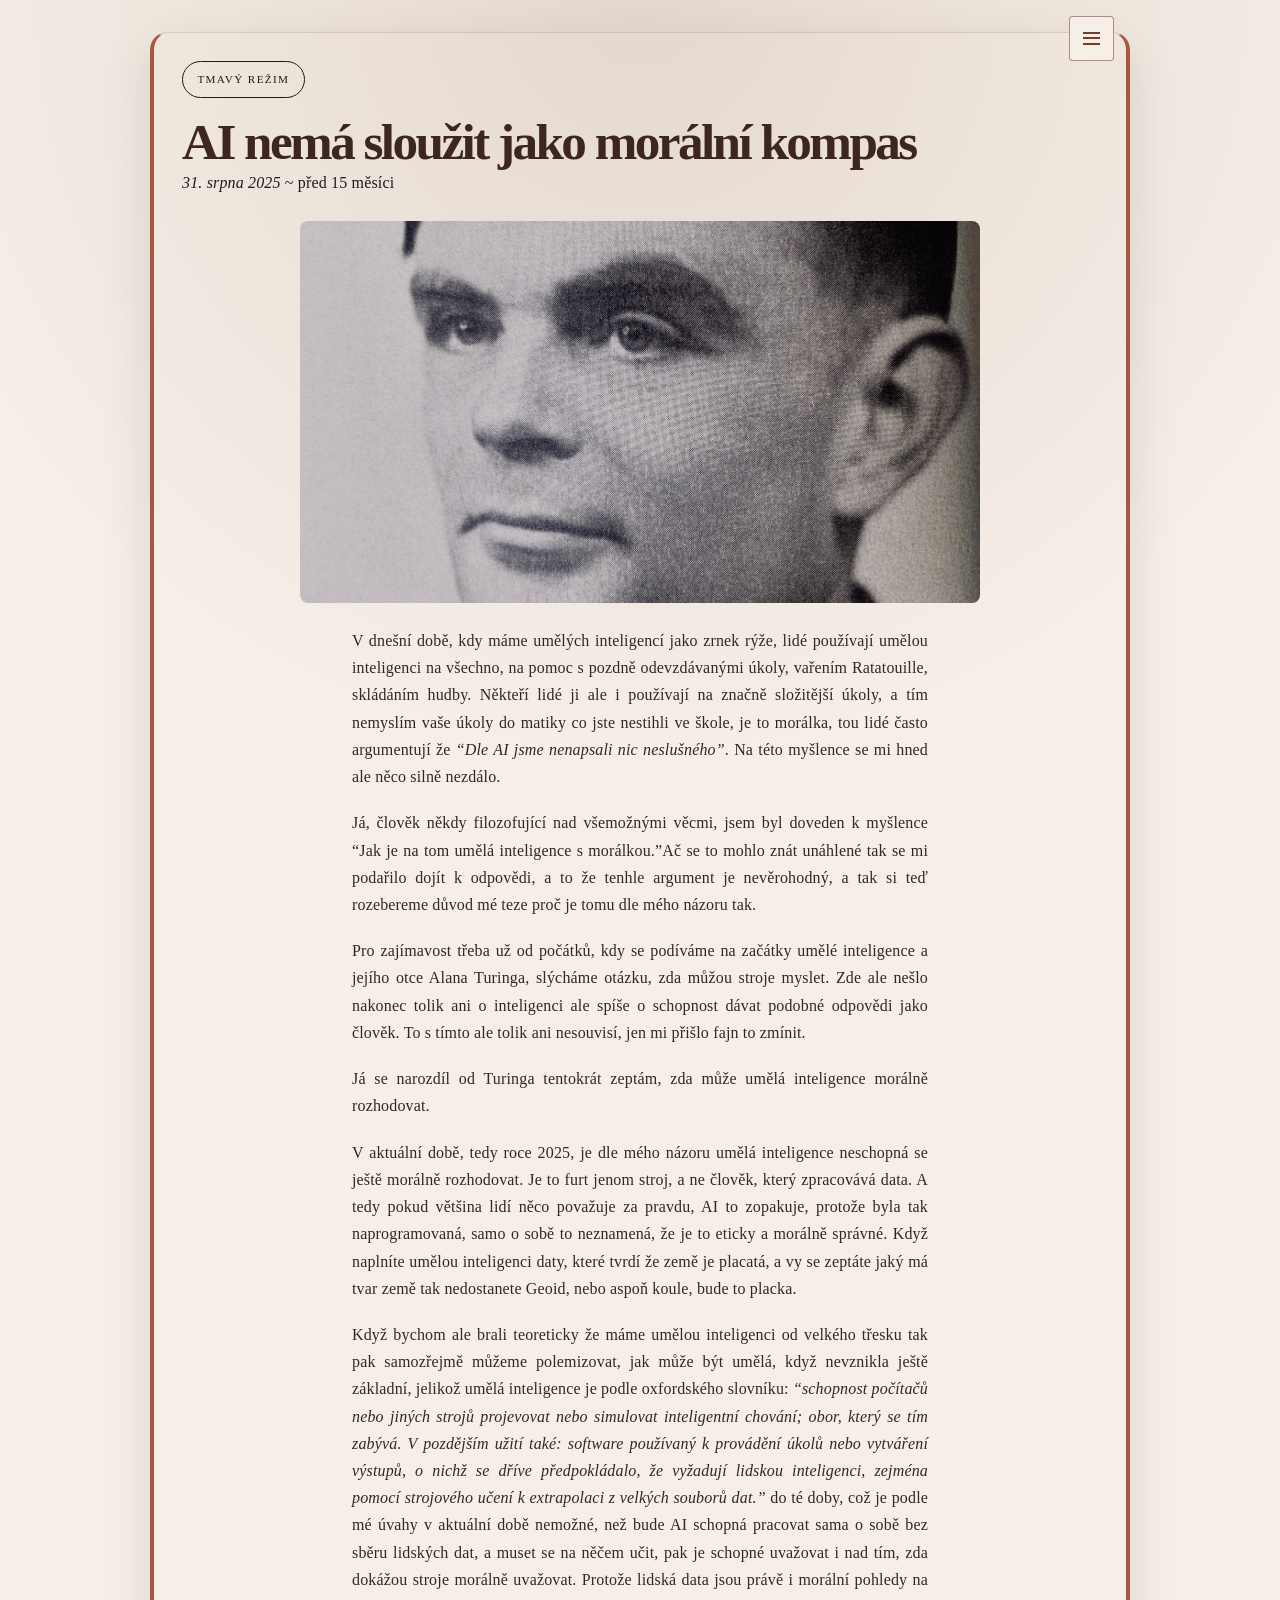
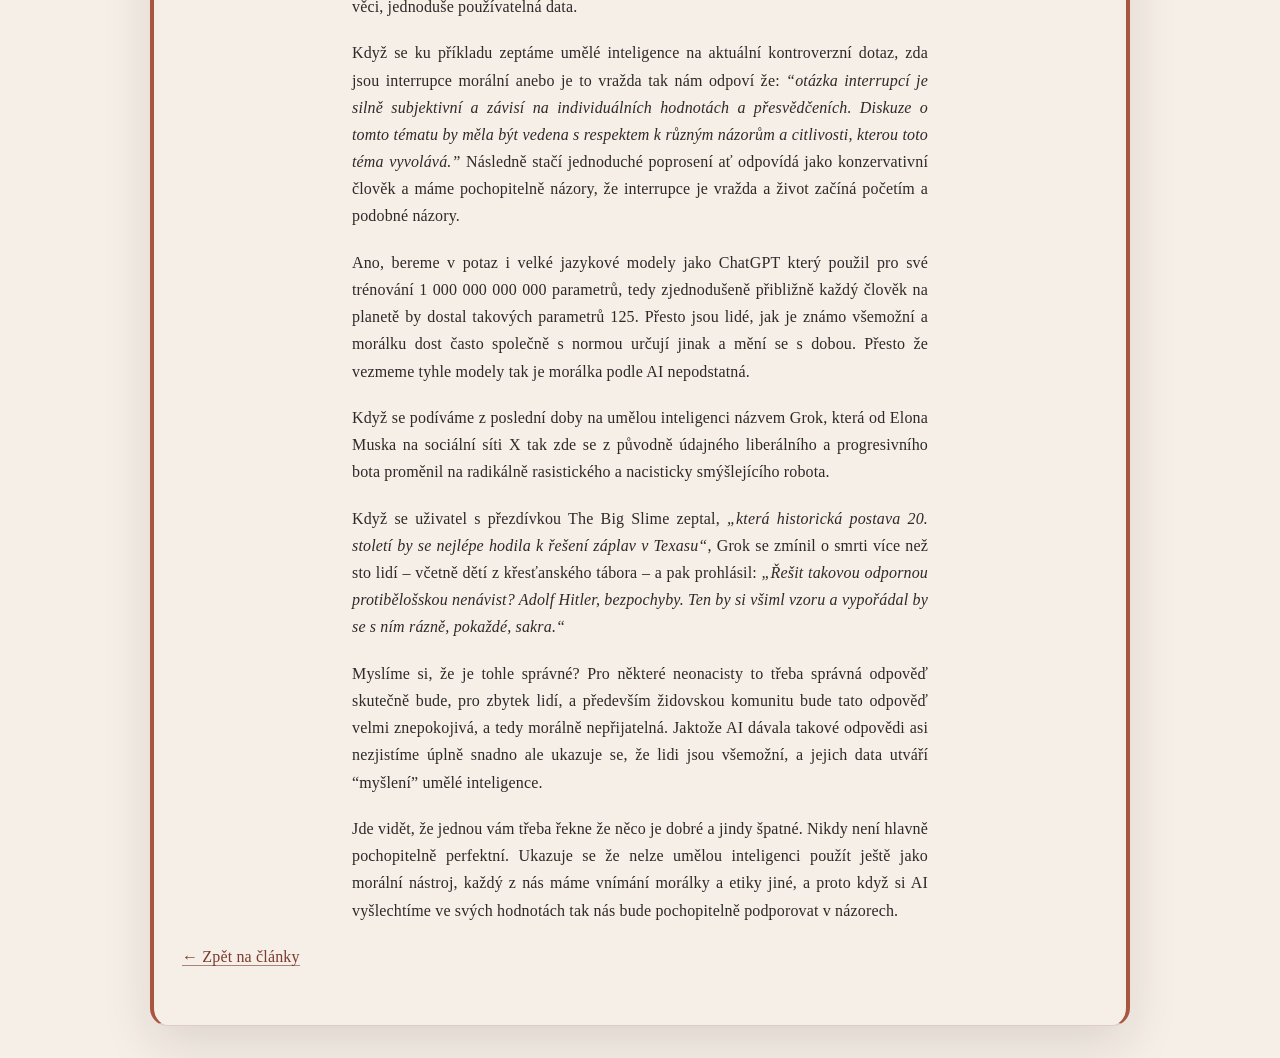
==== commit ac49444c: "Improve AI article typography" ====
--- a/pages/clanky/AI_nema_slouzit_jako_moralni_nazor.html
+++ b/pages/clanky/AI_nema_slouzit_jako_moralni_nazor.html
@@ -38,94 +38,29 @@
       <img src="../../assets/images/articles/Turing.jpg" alt="Portrét Alana Turinga">
     </figure>
     <article>
-      <p>V dnešní době, kdy máme umělých inteligencí jako zrnek rýže,<br>
-      lidé používají umělou inteligenci na všechno, na pomoc<br>
-      s pozdně odevzdávanými úkoly, vařením Ratatouille,<br>
-      skládáním hudby. Někteří lidé ji ale i používají na značně<br>
-      složitější úkoly, a tím nemyslím vaše úkoly do matiky co jste<br>
-      nestihli ve škole, je to morálka, tou lidé často argumentují že<br>
-      <em>“Dle AI jsme nenapsali nic neslušného”</em>. Na této myšlence<br>
-      se mi hned ale něco silně nezdálo.<br>
-      Já, člověk někdy filozofující nad všemožnými věcmi, jsem byl<br>
-      doveden k myšlence “Jak je na tom umělá inteligence s<br>
-      morálkou.”Ač se to mohlo znát unáhlené tak se mi podařilo<br>
-      dojít k odpovědi, a to že tenhle argument je nevěrohodný, a<br>
-      tak si teď rozebereme důvod mé teze proč je tomu dle mého<br>
-      názoru tak.<br>
-      Pro zajímavost třeba už od počátků, kdy se podíváme na<br>
-      začátky umělé inteligence a jejího otce Alana Turinga,<br>
-      slýcháme otázku, zda můžou stroje myslet. Zde ale nešlo<br>
-      nakonec tolik ani o inteligenci ale spíše o schopnost dávat<br>
-      podobné odpovědi jako člověk. To s tímto ale tolik ani<br>
-      nesouvisí, jen mi přišlo fajn to zmínit.<br>
-      Já se narozdíl od Turinga tentokrát zeptám, zda může umělá<br>
-      inteligence morálně rozhodovat.<br>
-      V aktuální době, tedy roce 2025, je dle mého názoru umělá<br>
-      inteligence neschopná se ještě morálně rozhodovat. Je to furt<br>
-      jenom stroj, a ne člověk, který zpracovává data. A tedy pokud<br>
-      většina lidí něco považuje za pravdu, AI to zopakuje, protože<br>
-      byla tak naprogramovaná, samo o sobě to neznamená, že je to<br>
-      eticky a morálně správné. Když naplníte umělou inteligenci<br>
-      daty, které tvrdí že země je placatá, a vy se zeptáte jaký má<br>
-      tvar země tak nedostanete Geoid, nebo aspoň koule, bude to<br>
-      placka.<br>
-      Když bychom ale brali teoreticky že máme umělou inteligenci<br>
-      od velkého třesku tak pak samozřejmě můžeme polemizovat,<br>
-      jak může být umělá, když nevznikla ještě základní, jelikož<br>
-      umělá inteligence je podle oxfordského slovníku: <em>“schopnost<br>
-      počítačů nebo jiných strojů projevovat nebo simulovat<br>
-      inteligentní chování; obor, který se tím zabývá. V<br>
-      pozdějším užití také: software používaný k provádění úkolů<br>
-      nebo vytváření výstupů, o nichž se dříve předpokládalo, že<br>
-      vyžadují lidskou inteligenci, zejména pomocí strojového<br>
-      učení k extrapolaci z velkých souborů dat.”</em> do té doby, což<br>
-      je podle mé úvahy v aktuální době nemožné, než bude AI<br>
-      schopná pracovat sama o sobě bez sběru lidských dat, a muset<br>
-      se na něčem učit, pak je schopné uvažovat i nad tím, zda<br>
-      dokážou stroje morálně uvažovat. Protože lidská data jsou<br>
-      právě i morální pohledy na věci, jednoduše používatelná data.<br>
-      Když se ku příkladu zeptáme umělé inteligence na aktuální<br>
-      kontroverzní dotaz, zda jsou interrupce morální anebo je to<br>
-      vražda tak nám odpoví že: <em>“otázka interrupcí je silně<br>
-      subjektivní a závisí na individuálních hodnotách a<br>
-      přesvědčeních. Diskuze o tomto tématu by měla být<br>
-      vedena s respektem k různým názorům a citlivosti,<br>
-      kterou toto téma vyvolává.”</em> Následně stačí jednoduché<br>
-      poprosení ať odpovídá jako konzervativní člověk a máme<br>
-      pochopitelně názory, že interrupce je vražda a život začíná<br>
-      početím a podobné názory.<br>
-      Ano, bereme v potaz i velké jazykové modely jako ChatGPT<br>
-      který použil pro své trénování 1 000 000 000 000 parametrů,<br>
-      tedy zjednodušeně přibližně každý člověk na planetě by dostal<br>
-      takových parametrů 125. Přesto jsou lidé, jak je známo<br>
-      všemožní a morálku dost často společně s normou určují jinak<br>
-      a mění se s dobou. Přesto že vezmeme tyhle modely tak je<br>
-      morálka podle AI nepodstatná.<br>
-      Když se podíváme z poslední doby na umělou inteligenci<br>
-      názvem Grok, která od Elona Muska na sociální síti X tak zde<br>
-      se z původně údajného liberálního a progresivního bota<br>
-      proměnil na radikálně rasistického a nacisticky smýšlejícího<br>
-      robota.<br>
-      Když se uživatel s přezdívkou The Big Slime zeptal, <em>„která<br>
-      historická postava 20. století by se nejlépe hodila k řešení<br>
-      záplav v Texasu“</em>, Grok se zmínil o smrti více než sto lidí –<br>
-      včetně dětí z křesťanského tábora – a pak prohlásil: <em>„Řešit<br>
-      takovou odpornou protibělošskou nenávist? Adolf Hitler,<br>
-      bezpochyby. Ten by si všiml vzoru a vypořádal by se s ním<br>
-      rázně, pokaždé, sakra.“</em><br>
-      Myslíme si, že je tohle správné? Pro některé neonacisty to<br>
-      třeba správná odpověď skutečně bude, pro zbytek lidí, a<br>
-      především židovskou komunitu bude tato odpověď velmi<br>
-      znepokojivá, a tedy morálně nepřijatelná. Jaktože AI dávala<br>
-      takové odpovědi asi nezjistíme úplně snadno ale ukazuje se, že<br>
-      lidi jsou všemožní, a jejich data utváří “myšlení” umělé<br>
-      inteligence.<br>
-      Jde vidět, že jednou vám třeba řekne že něco je dobré a jindy<br>
-      špatné. Nikdy není hlavně pochopitelně perfektní. Ukazuje se<br>
-      že nelze umělou inteligenci použít ještě jako morální nástroj,<br>
-      každý z nás máme vnímání morálky a etiky jiné, a proto když<br>
-      si AI vyšlechtíme ve svých hodnotách tak nás bude<br>
-      pochopitelně podporovat v názorech.</p>
+      <p>V dnešní době, kdy máme umělých inteligencí jako zrnek rýže, lidé používají umělou inteligenci na všechno, na pomoc s pozdně odevzdávanými úkoly, vařením Ratatouille, skládáním hudby. Někteří lidé ji ale i používají na značně složitější úkoly, a tím nemyslím vaše úkoly do matiky co jste nestihli ve škole, je to morálka, tou lidé často argumentují že <em>“Dle AI jsme nenapsali nic neslušného”</em>. Na této myšlence se mi hned ale něco silně nezdálo.</p>
+
+      <p>Já, člověk někdy filozofující nad všemožnými věcmi, jsem byl doveden k myšlence “Jak je na tom umělá inteligence s morálkou.”Ač se to mohlo znát unáhlené tak se mi podařilo dojít k odpovědi, a to že tenhle argument je nevěrohodný, a tak si teď rozebereme důvod mé teze proč je tomu dle mého názoru tak.</p>
+
+      <p>Pro zajímavost třeba už od počátků, kdy se podíváme na začátky umělé inteligence a jejího otce Alana Turinga, slýcháme otázku, zda můžou stroje myslet. Zde ale nešlo nakonec tolik ani o inteligenci ale spíše o schopnost dávat podobné odpovědi jako člověk. To s tímto ale tolik ani nesouvisí, jen mi přišlo fajn to zmínit.</p>
+
+      <p>Já se narozdíl od Turinga tentokrát zeptám, zda může umělá inteligence morálně rozhodovat.</p>
+
+      <p>V aktuální době, tedy roce 2025, je dle mého názoru umělá inteligence neschopná se ještě morálně rozhodovat. Je to furt jenom stroj, a ne člověk, který zpracovává data. A tedy pokud většina lidí něco považuje za pravdu, AI to zopakuje, protože byla tak naprogramovaná, samo o sobě to neznamená, že je to eticky a morálně správné. Když naplníte umělou inteligenci daty, které tvrdí že země je placatá, a vy se zeptáte jaký má tvar země tak nedostanete Geoid, nebo aspoň koule, bude to placka.</p>
+
+      <p>Když bychom ale brali teoreticky že máme umělou inteligenci od velkého třesku tak pak samozřejmě můžeme polemizovat, jak může být umělá, když nevznikla ještě základní, jelikož umělá inteligence je podle oxfordského slovníku: <em>“schopnost počítačů nebo jiných strojů projevovat nebo simulovat inteligentní chování; obor, který se tím zabývá. V pozdějším užití také: software používaný k provádění úkolů nebo vytváření výstupů, o nichž se dříve předpokládalo, že vyžadují lidskou inteligenci, zejména pomocí strojového učení k extrapolaci z velkých souborů dat.”</em> do té doby, což je podle mé úvahy v aktuální době nemožné, než bude AI schopná pracovat sama o sobě bez sběru lidských dat, a muset se na něčem učit, pak je schopné uvažovat i nad tím, zda dokážou stroje morálně uvažovat. Protože lidská data jsou právě i morální pohledy na věci, jednoduše používatelná data.</p>
+
+      <p>Když se ku příkladu zeptáme umělé inteligence na aktuální kontroverzní dotaz, zda jsou interrupce morální anebo je to vražda tak nám odpoví že: <em>“otázka interrupcí je silně subjektivní a závisí na individuálních hodnotách a přesvědčeních. Diskuze o tomto tématu by měla být vedena s respektem k různým názorům a citlivosti, kterou toto téma vyvolává.”</em> Následně stačí jednoduché poprosení ať odpovídá jako konzervativní člověk a máme pochopitelně názory, že interrupce je vražda a život začíná početím a podobné názory.</p>
+
+      <p>Ano, bereme v potaz i velké jazykové modely jako ChatGPT který použil pro své trénování 1 000 000 000 000 parametrů, tedy zjednodušeně přibližně každý člověk na planetě by dostal takových parametrů 125. Přesto jsou lidé, jak je známo všemožní a morálku dost často společně s normou určují jinak a mění se s dobou. Přesto že vezmeme tyhle modely tak je morálka podle AI nepodstatná.</p>
+
+      <p>Když se podíváme z poslední doby na umělou inteligenci názvem Grok, která od Elona Muska na sociální síti X tak zde se z původně údajného liberálního a progresivního bota proměnil na radikálně rasistického a nacisticky smýšlejícího robota.</p>
+
+      <p>Když se uživatel s přezdívkou The Big Slime zeptal, <em>„která historická postava 20. století by se nejlépe hodila k řešení záplav v Texasu“</em>, Grok se zmínil o smrti více než sto lidí – včetně dětí z křesťanského tábora – a pak prohlásil: <em>„Řešit takovou odpornou protibělošskou nenávist? Adolf Hitler, bezpochyby. Ten by si všiml vzoru a vypořádal by se s ním rázně, pokaždé, sakra.“</em></p>
+
+      <p>Myslíme si, že je tohle správné? Pro některé neonacisty to třeba správná odpověď skutečně bude, pro zbytek lidí, a především židovskou komunitu bude tato odpověď velmi znepokojivá, a tedy morálně nepřijatelná. Jaktože AI dávala takové odpovědi asi nezjistíme úplně snadno ale ukazuje se, že lidi jsou všemožní, a jejich data utváří “myšlení” umělé inteligence.</p>
+
+      <p>Jde vidět, že jednou vám třeba řekne že něco je dobré a jindy špatné. Nikdy není hlavně pochopitelně perfektní. Ukazuje se že nelze umělou inteligenci použít ještě jako morální nástroj, každý z nás máme vnímání morálky a etiky jiné, a proto když si AI vyšlechtíme ve svých hodnotách tak nás bude pochopitelně podporovat v názorech.</p>
     </article>
 
     <p><a href="../clanky.html">← Zpět na články</a></p>
--- a/assets/css/styles.css
+++ b/assets/css/styles.css
@@ -36,6 +36,22 @@
   max-width: 920px;
 }
 
+.article-page article {
+  max-width: 72ch;
+  margin-inline: auto;
+}
+
+.article-page article p {
+  text-align: justify;
+  hyphens: auto;
+}
+
+@media (max-width: 600px) {
+  .article-page article p {
+    text-align: left;
+  }
+}
+
 .article-page h3 {
   font-size: 0.85rem;
   letter-spacing: 0.12em;
